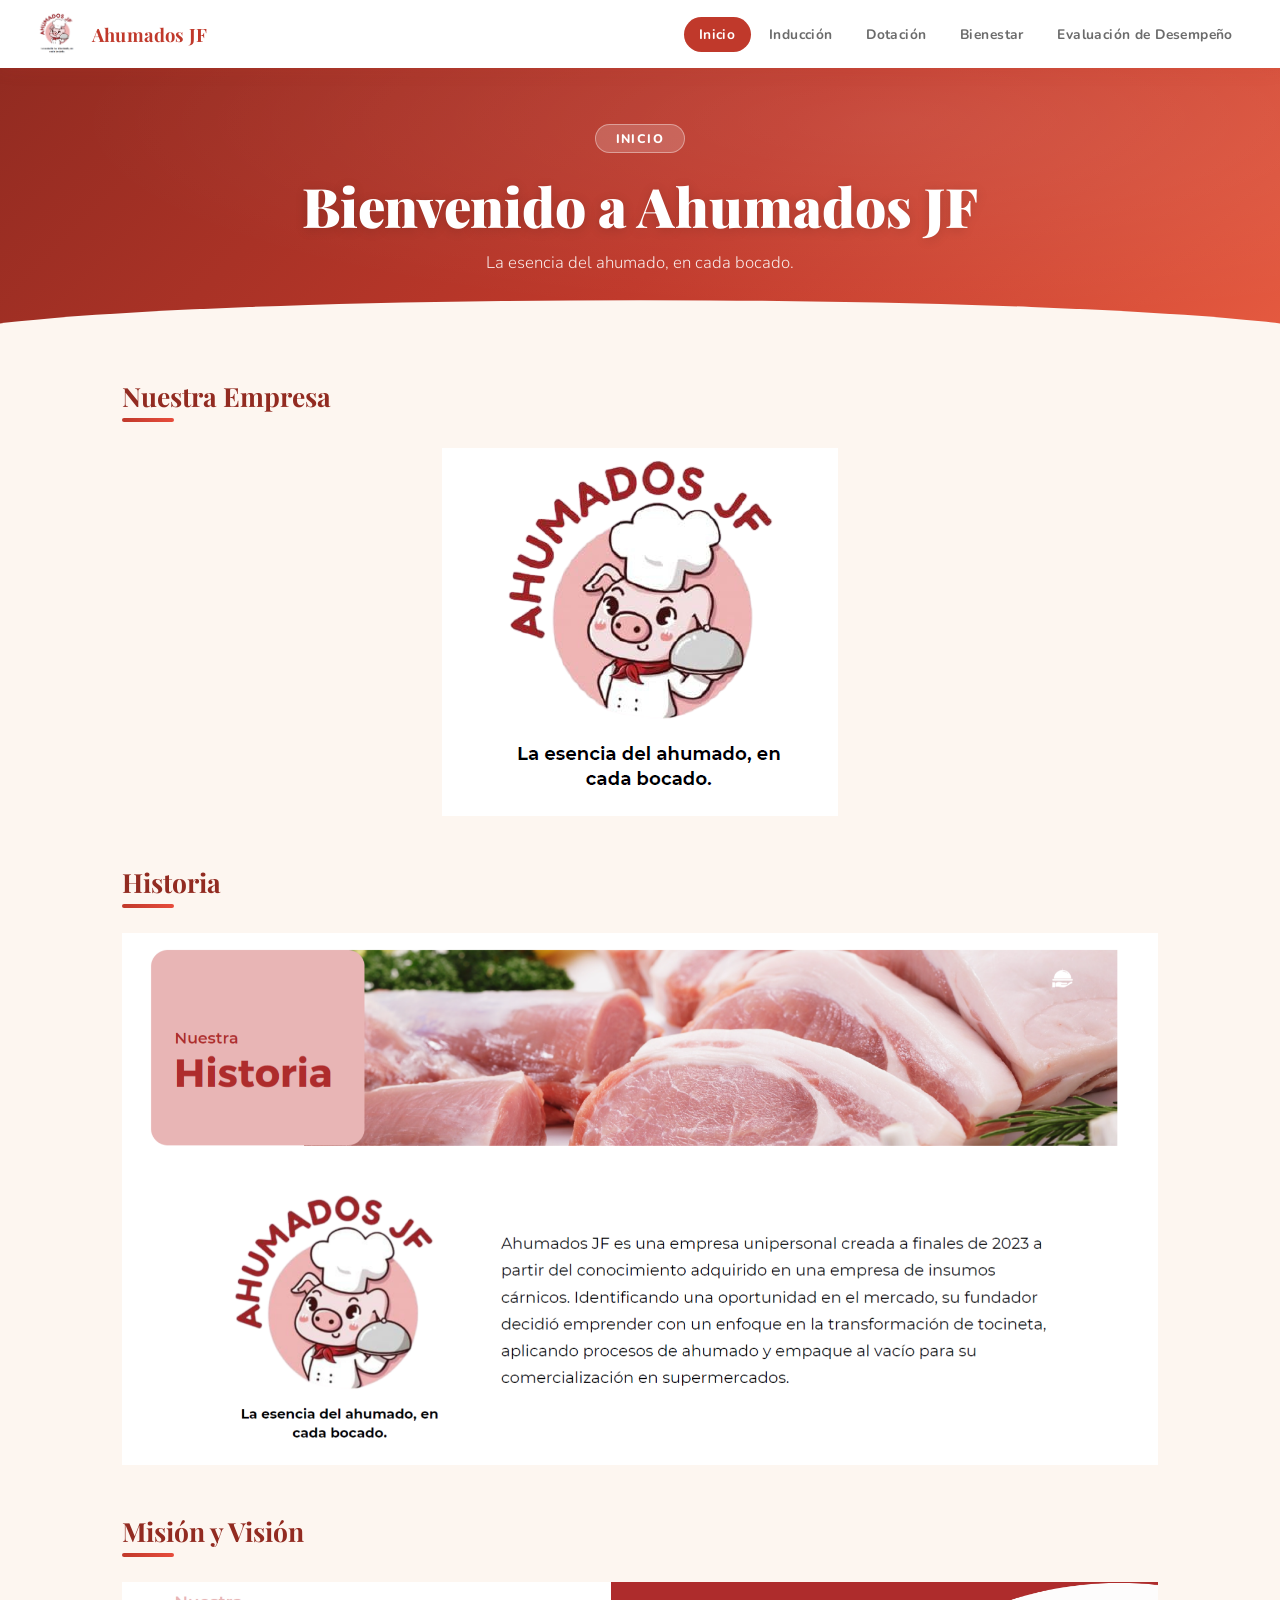
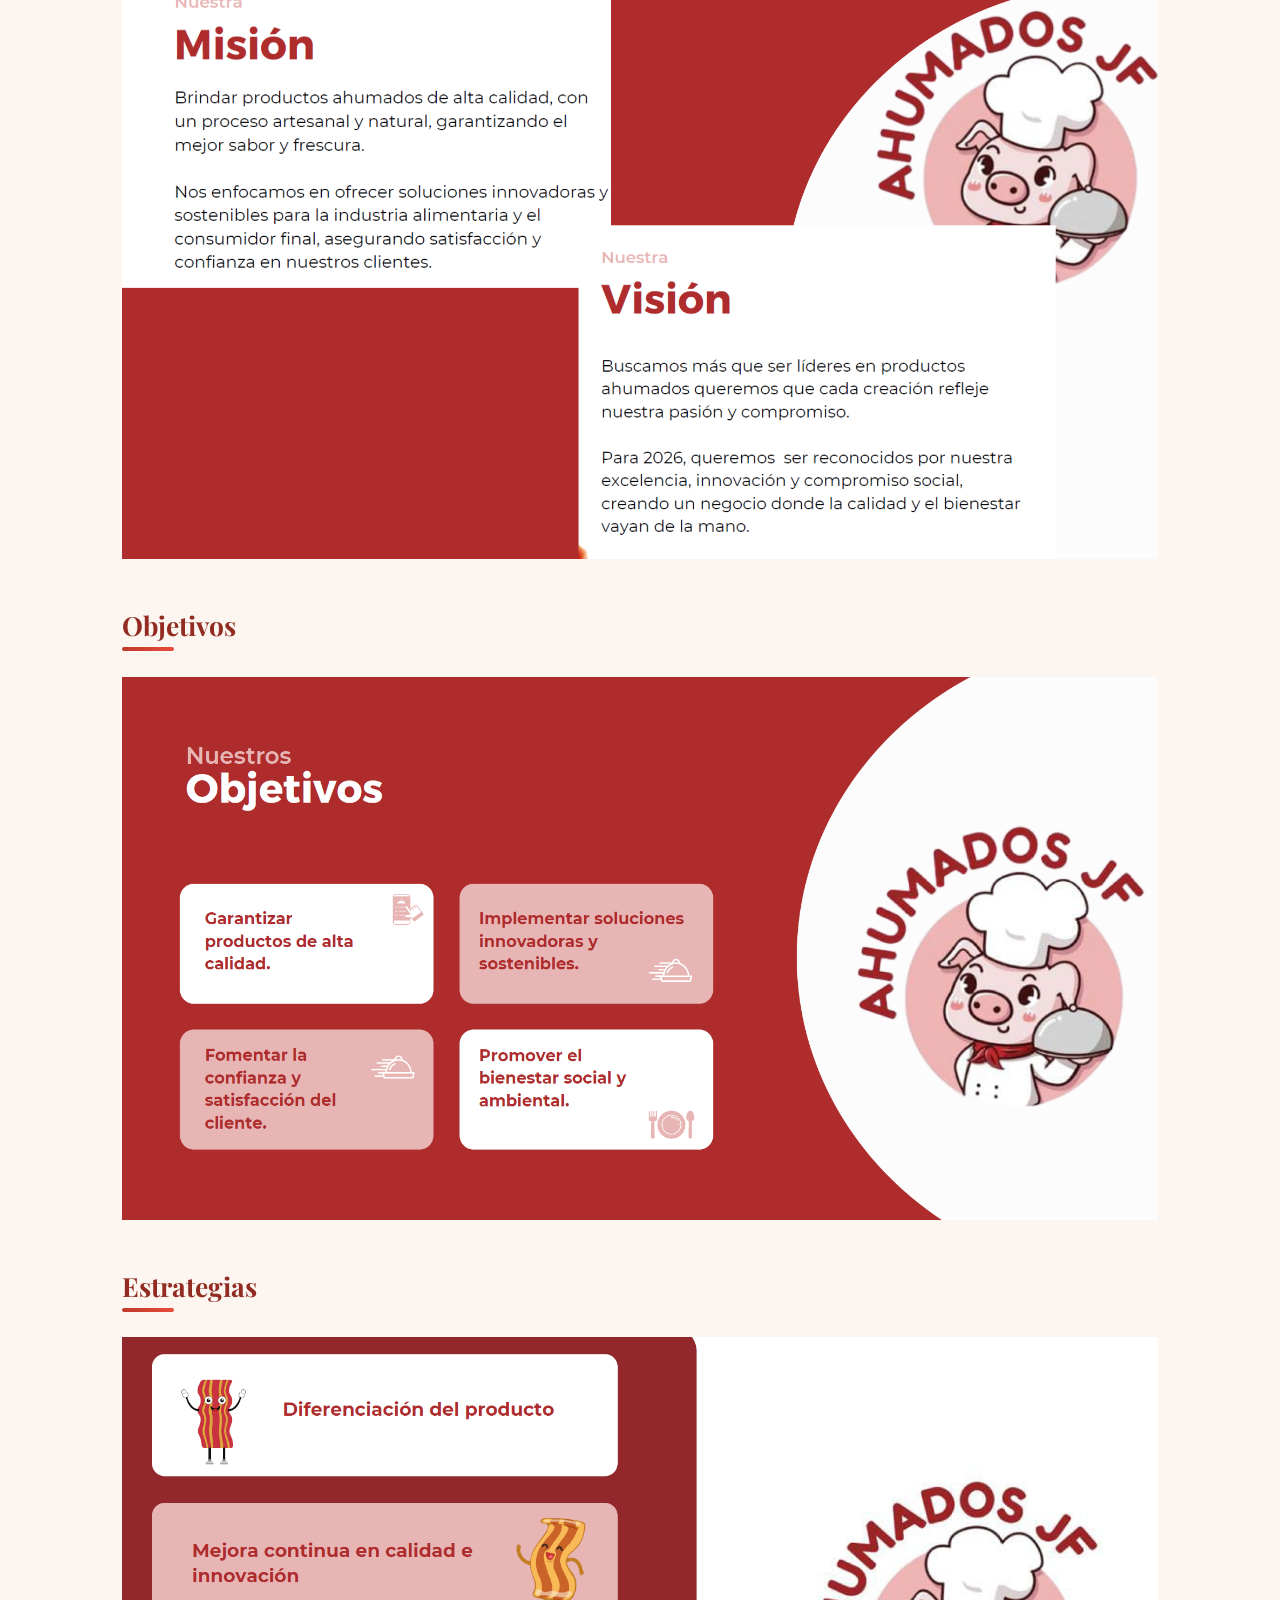
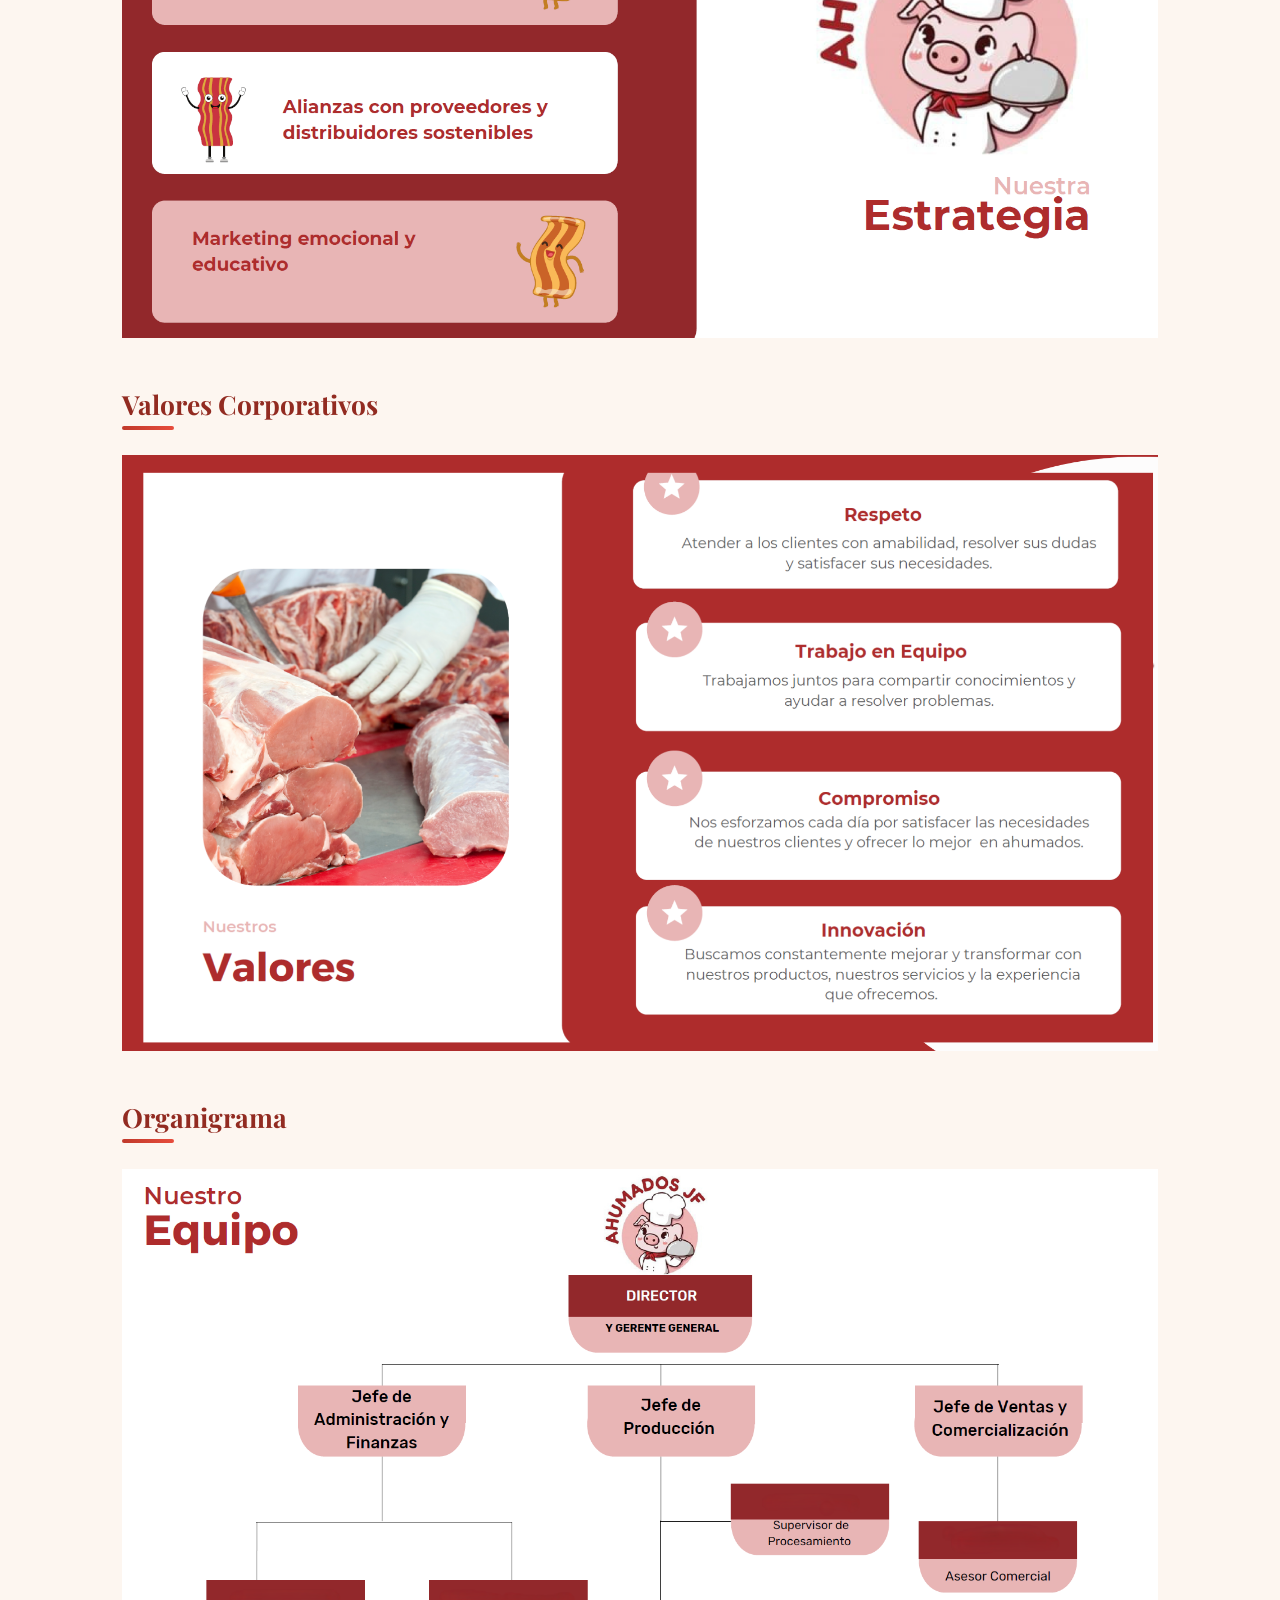
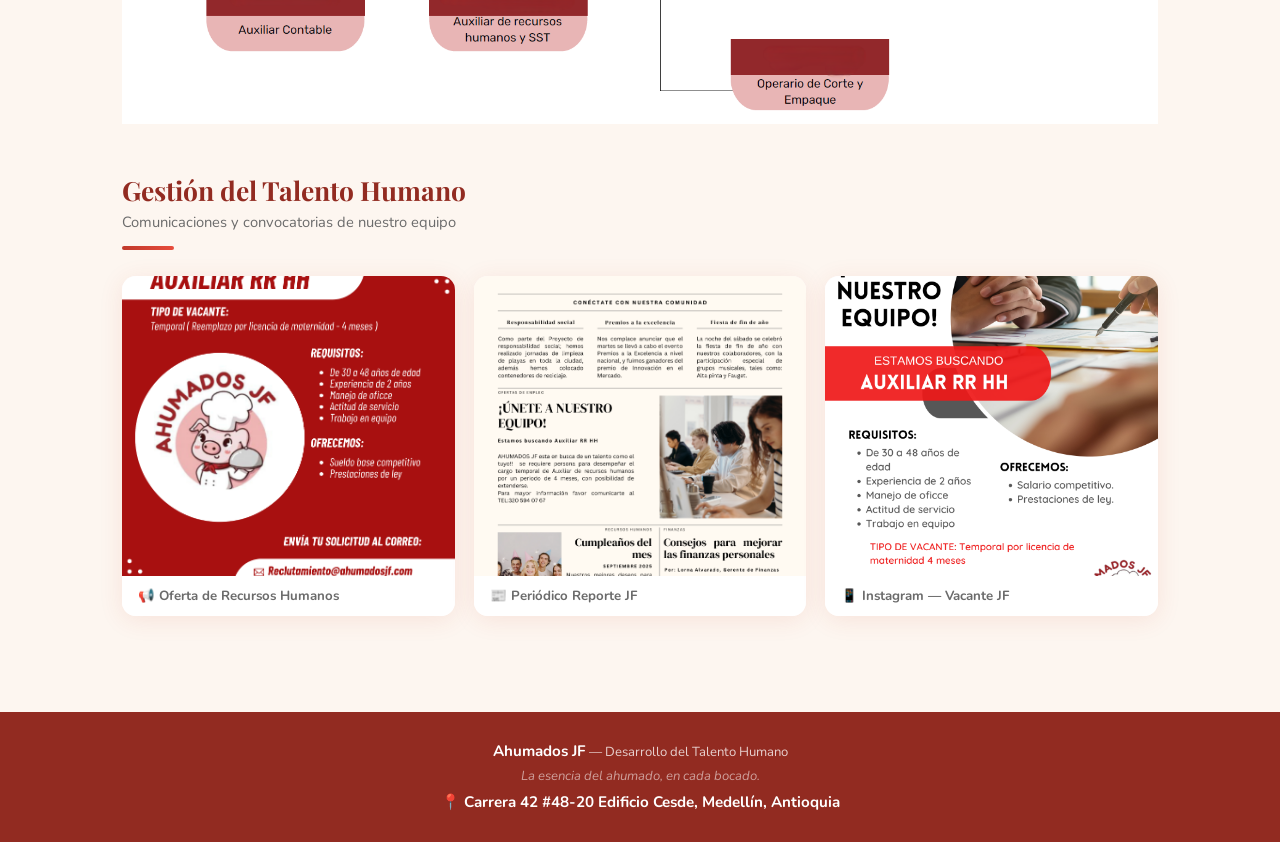
==== index.html @ d21966e8 "Cambio Index" ====
<!DOCTYPE html>
<html lang="es">
<head>
  <meta charset="UTF-8">
  <meta name="viewport" content="width=device-width, initial-scale=1.0">
  <title>Inicio — Ahumados JF</title>
  <link rel="stylesheet" href="./AhumadosJF/estilos.css">
</head>
<body>

<nav>
  <a class="nav-logo" href="inicio.html">
    <img src="./1- Inicio/1  Ahumados JF.png" alt="Logo">
  <span>Ahumados JF</span>
  </a>
  <div class="nav-links" id="navLinks">
    <a href="inicio.html" class="active">Inicio</a>
    <a href="./AhumadosJF/induccion.html" class="">Inducción</a>
    <a href="./AhumadosJF/dotacion.html" class="">Dotación</a>
    <a href="./AhumadosJF/bienestar.html" class="">Bienestar</a>
    <a href="./AhumadosJF/evaluacion.html" class="">Evaluación de Desempeño</a>
  </div>
  <button class="hamburger" onclick="document.getElementById('navLinks').classList.toggle('abierto')" aria-label="Menú">
    <span></span><span></span><span></span>
  </button>
</nav>

<div class="hero">
  <div class="hero-badge">Inicio</div>
  <h1>Bienvenido a Ahumados JF</h1>
  <p>La esencia del ahumado, en cada bocado.</p>
</div>

<main class="contenido">

<div class="bloque">
  <div class="sec-titulo">Nuestra Empresa</div>
  <div class="divisor"></div>
  <img src="./1- Inicio/1  Ahumados JF.png" alt="Logo">
</div>

<div class="bloque">
  <div class="sec-titulo">Historia</div>
  <div class="divisor"></div>
    <img src="./1- Inicio/2 Historia.png" alt="Historia">
</div>

<div class="bloque">
  <div class="sec-titulo">Misión y Visión</div>
  <div class="divisor"></div>
  <img src="./1- Inicio/3 Mision - Vision.png" alt="Mision y Vision">
</div>

<div class="bloque">
  <div class="sec-titulo">Objetivos</div>
  <div class="divisor"></div>
  <img src="./1- Inicio/4 Objetivos.png" alt="Objetivo">
</div>

<div class="bloque">
  <div class="sec-titulo">Estrategias</div>
  <div class="divisor"></div>
    <img src="./1- Inicio/5 Estrategias.png" alt="Estrategias">

</div>

<div class="bloque">
  <div class="sec-titulo">Valores Corporativos</div>
  <div class="divisor"></div>
    <img src="./1- Inicio/6 Valores.png" alt="Valores">
</div>

<div class="bloque">
  <div class="sec-titulo">Organigrama</div>
  <div class="divisor"></div>
   <img src="./1- Inicio/7 Organigrama.png" alt="Organigrama">

</div>

<div class="bloque">
  <div class="sec-titulo">Gestión del Talento Humano</div>
  <div class="sec-sub">Comunicaciones y convocatorias de nuestro equipo</div>
  <div class="divisor"></div>
  <div class="img-grid">
    <div class="img-card" onclick="abrirLightbox(this.querySelector('img').src)">
    <img src="./1- Inicio/Oferta RR HH jf .png" alt="Oferta">
      <div class="caption">📢 Oferta de Recursos Humanos</div>
    </div>
    <div class="img-card" onclick="abrirLightbox(this.querySelector('img').src)">
    <img src="./1- Inicio/Periódico Reporte JF.png" alt="Periodico">
      <div class="caption">📰 Periódico Reporte JF</div>
    </div>
    <div class="img-card" onclick="abrirLightbox(this.querySelector('img').src)">
    <img src="./1- Inicio/Posteo de instagram vacante JF.png" alt="Posteo">
      <div class="caption">📱 Instagram — Vacante JF</div>
    </div>
  </div>
</div>

</main>

<div class="lightbox" id="lightbox" onclick="cerrarLightbox()">
  <button class="lb-cerrar" onclick="cerrarLightbox()">✕</button>
  <img id="lbImg" src="" alt="Vista ampliada" onclick="event.stopPropagation()">
</div>
<footer>
  <strong>Ahumados JF</strong> — Desarrollo del Talento Humano<br>
  <em>La esencia del ahumado, en cada bocado.</em> <br>
  <a href="https://maps.google.com/?q=Carrera+42+%2348-20+Edificio+Cesde+Medellín+Antioquia" target="_blank">
  <strong>📍 Carrera 42 #48-20 Edificio Cesde, Medellín, Antioquia</strong>
</a>
</footer>
<script>
function abrirLightbox(src) {
  document.getElementById('lbImg').src = src;
  document.getElementById('lightbox').classList.add('abierto');
  document.body.style.overflow = 'hidden';
}
function cerrarLightbox() {
  document.getElementById('lightbox').classList.remove('abierto');
  document.body.style.overflow = '';
}
document.addEventListener('keydown', e => { if(e.key === 'Escape') cerrarLightbox(); });
</script>
</body>
</html>
---- AhumadosJF/estilos.css ----
/* ================================================
   AHUMADOS JF — Estilos Globales
   Desarrollo del Talento Humano
   ================================================ */

@import url('https://fonts.googleapis.com/css2?family=Playfair+Display:wght@700;900&family=Nunito:wght@300;400;600;700;800&display=swap');

/* ─── VARIABLES ─── */
:root {
  --rojo:       #C0392B;
  --rojo-dark:  #922B21;
  --rojo-light: #E74C3C;
  --rojo-pale:  #FADBD8;
  --cream:      #FDF6F0;
  --carbon:     #2C2C2C;
  --gris:       #6B6B6B;
  --gris-light: #F5F5F5;
  --blanco:     #FFFFFF;
  --sombra:     0 4px 24px rgba(192,57,43,0.10);
  --sombra-md:  0 8px 32px rgba(192,57,43,0.15);
  --sombra-lg:  0 16px 48px rgba(192,57,43,0.20);
  --radius:     14px;
  --radius-sm:  8px;
  --font-titulo: 'Playfair Display', serif;
  --font-body:   'Nunito', sans-serif;
}

/* ─── RESET ─── */
*, *::before, *::after { margin: 0; padding: 0; box-sizing: border-box; }
html { scroll-behavior: smooth; }
body {
  font-family: var(--font-body);
  background: var(--cream);
  color: var(--carbon);
  overflow-x: hidden;
  min-height: 100vh;
  display: flex;
  flex-direction: column;
}
img { max-width: 100%; height: auto; display: block; }
a { text-decoration: none; }

.bloque img {
  margin: 0 auto;
  display: block;
}

/* ─── BARRA DE NAVEGACIÓN ─── */
nav {
  position: sticky;
  top: 0;
  z-index: 200;
  background: var(--blanco);
  box-shadow: 0 2px 16px rgba(192,57,43,0.13);
  display: flex;
  align-items: center;
  justify-content: space-between;
  padding: 0 2rem;
  height: 68px;
}
.nav-logo {
  display: flex;
  align-items: center;
  gap: 0.75rem;
  text-decoration: none;
}
.nav-logo img {
  height: 48px;
  width: 48px;
  object-fit: contain;
}
.nav-logo span {
  font-family: var(--font-titulo);
  font-size: 1.15rem;
  color: var(--rojo);
  font-weight: 700;
  letter-spacing: 0.01em;
}
.nav-links {
  display: flex;
  gap: 0.2rem;
}
.nav-links a {
  padding: 0.5rem 0.95rem;
  border-radius: 999px;
  font-size: 0.86rem;
  font-weight: 700;
  letter-spacing: 0.03em;
  color: var(--gris);
  transition: all 0.2s;
  white-space: nowrap;
}
.nav-links a:hover { background: var(--rojo-pale); color: var(--rojo-dark); }
.nav-links a.active { background: var(--rojo); color: var(--blanco); }

/* Hamburger */
.hamburger {
  display: none;
  flex-direction: column;
  gap: 5px;
  cursor: pointer;
  padding: 8px;
  background: none;
  border: none;
}
.hamburger span {
  display: block;
  width: 24px;
  height: 2px;
  background: var(--rojo);
  border-radius: 2px;
  transition: all 0.3s;
}

/* ─── HERO BANNER ─── */
.hero {
  background: linear-gradient(135deg, var(--rojo-dark) 0%, var(--rojo) 55%, #e55a40 100%);
  color: var(--blanco);
  padding: 3.5rem 2rem 4rem;
  text-align: center;
  position: relative;
  overflow: hidden;
}
.hero::before {
  content: '';
  position: absolute;
  inset: 0;
  background: radial-gradient(ellipse at 70% 20%, rgba(255,255,255,0.09) 0%, transparent 65%);
  pointer-events: none;
}
.hero::after {
  content: '';
  position: absolute;
  bottom: -2px;
  left: 0; right: 0;
  height: 40px;
  background: var(--cream);
  clip-path: ellipse(55% 100% at 50% 100%);
}
.hero-badge {
  display: inline-block;
  margin-bottom: 1rem;
  background: rgba(255,255,255,0.18);
  border: 1px solid rgba(255,255,255,0.38);
  padding: 0.3rem 1.2rem;
  border-radius: 999px;
  font-size: 0.78rem;
  font-weight: 800;
  letter-spacing: 0.12em;
  text-transform: uppercase;
  position: relative;
}
.hero h1 {
  font-family: var(--font-titulo);
  font-size: clamp(2rem, 5vw, 3.4rem);
  font-weight: 900;
  margin-bottom: 0.6rem;
  position: relative;
  text-shadow: 0 2px 12px rgba(0,0,0,0.15);
}
.hero p {
  font-size: 1.05rem;
  opacity: 0.88;
  font-weight: 300;
  position: relative;
  max-width: 520px;
  margin: 0 auto;
}

/* ─── CONTENEDOR PRINCIPAL ─── */
.contenido {
  max-width: 1100px;
  margin: 0 auto;
  padding: 2.5rem 2rem 3rem;
  flex: 1;
}

/* ─── TÍTULOS DE SECCIÓN ─── */
.sec-titulo {
  font-family: var(--font-titulo);
  font-size: 1.65rem;
  color: var(--rojo-dark);
  font-weight: 700;
  margin-bottom: 0.25rem;
}
.sec-sub {
  color: var(--gris);
  font-size: 0.92rem;
  margin-bottom: 0.9rem;
}
.divisor {
  width: 52px;
  height: 4px;
  background: linear-gradient(90deg, var(--rojo), var(--rojo-light));
  border-radius: 2px;
  margin-bottom: 1.6rem;
}
.bloque { margin-bottom: 3rem; }

/* ─── IMÁGENES ─── */
.img-completa {
  width: 100%;
  border-radius: var(--radius);
  box-shadow: var(--sombra-md);
  cursor: zoom-in;
  transition: transform 0.25s, box-shadow 0.25s;
  margin-bottom: 0.5rem;
}
.img-completa:hover {
  transform: scale(1.01);
  box-shadow: var(--sombra-lg);
}
.img-grid {
  display: grid;
  grid-template-columns: repeat(auto-fit, minmax(270px, 1fr));
  gap: 1.2rem;
}
.img-card {
  background: var(--blanco);
  border-radius: var(--radius);
  overflow: hidden;
  box-shadow: var(--sombra);
  cursor: zoom-in;
  transition: transform 0.25s, box-shadow 0.25s;
}
.img-card:hover { transform: translateY(-6px); box-shadow: var(--sombra-lg); }
.img-card img { width: 100%; object-fit: cover; max-height: 300px; }
.img-card .caption {
  padding: 0.7rem 1rem;
  font-size: 0.83rem;
  font-weight: 700;
  color: var(--gris);
  background: var(--blanco);
}

/* ─── VIDEOS ─── */
.video-envoltorio {
  background: var(--blanco);
  border-radius: var(--radius);
  overflow: hidden;
  box-shadow: var(--sombra-md);
  margin-bottom: 1rem;
}
.video-etiqueta {
  padding: 0.8rem 1.2rem;
  font-weight: 700;
  color: var(--rojo-dark);
  font-size: 0.93rem;
  border-bottom: 1px solid var(--rojo-pale);
  display: flex;
  align-items: center;
  gap: 0.5rem;
}
.video-envoltorio video {
  width: 100%;
  display: block;
  max-height: 500px;
  background: #111;
}

/* ─── PDFs ─── */
.pdf-card {
  background: var(--blanco);
  border-radius: var(--radius);
  overflow: hidden;
  box-shadow: var(--sombra-md);
  margin-bottom: 1rem;
}
.pdf-header {
  display: flex;
  align-items: center;
  gap: 0.9rem;
  padding: 1rem 1.4rem;
  background: linear-gradient(90deg, var(--rojo-dark), var(--rojo-light));
  color: var(--blanco);
}
.pdf-header svg { flex-shrink: 0; }
.pdf-header span { font-weight: 700; font-size: 0.95rem; }
.pdf-card iframe { width: 100%; height: 540px; border: none; display: block; }

/* ─── BOTÓN DESCARGA ─── */
.btn-descarga {
  display: inline-flex;
  align-items: center;
  gap: 0.5rem;
  background: var(--rojo);
  color: var(--blanco);
  padding: 0.65rem 1.5rem;
  border-radius: 999px;
  font-weight: 800;
  font-size: 0.86rem;
  letter-spacing: 0.05em;
  text-decoration: none;
  transition: background 0.2s, transform 0.2s, box-shadow 0.2s;
  margin-bottom: 1rem;
  box-shadow: 0 4px 16px rgba(192,57,43,0.28);
}
.btn-descarga:hover {
  background: var(--rojo-dark);
  transform: translateY(-2px);
  box-shadow: 0 6px 20px rgba(192,57,43,0.38);
}

/* ─── TARJETAS DE INFORMACIÓN ─── */
.info-grid {
  display: grid;
  grid-template-columns: repeat(3, 1fr); 
  margin-bottom: 2rem;
}
.info-card {
  background: var(--blanco);
  border-radius: var(--radius);
  padding: 1.5rem 1.3rem;
  box-shadow: var(--sombra);
  border-top: 4px solid var(--rojo);
  transition: transform 0.25s, box-shadow 0.25s;
}
.info-card:hover { transform: translateY(-5px); box-shadow: var(--sombra-md); }
.info-card .icono { font-size: 1.8rem; margin-bottom: 0.6rem; }
.info-card h3 {
  font-family: var(--font-titulo);
  font-size: 1rem;
  color: var(--rojo-dark);
  margin-bottom: 0.45rem;
  font-weight: 700;
}
.info-card p {
  font-size: 0.87rem;
  color: var(--gris);
  line-height: 1.65;
}

/* ─── LIGHTBOX ─── */
.lightbox {
  display: none;
  position: fixed;
  inset: 0;
  z-index: 999;
  background: rgba(0,0,0,0.9);
  align-items: center;
  justify-content: center;
  padding: 1.5rem;
  cursor: zoom-out;
}
.lightbox.abierto { display: flex; }
.lightbox img {
  max-width: 92vw;
  max-height: 90vh;
  border-radius: 10px;
  box-shadow: 0 0 80px rgba(0,0,0,0.7);
  cursor: default;
}
.lb-cerrar {
  position: fixed;
  top: 1.2rem;
  right: 1.6rem;
  font-size: 2.4rem;
  color: var(--blanco);
  cursor: pointer;
  z-index: 1000;
  line-height: 1;
  text-shadow: 0 0 16px rgba(0,0,0,0.8);
  transition: transform 0.2s, color 0.2s;
  background: none;
  border: none;
}
.lb-cerrar:hover { transform: scale(1.2); color: var(--rojo-light); }

/* ─── FOOTER ─── */
footer {
  background: var(--rojo-dark);
  color: rgba(255,255,255,0.78);
  text-align: center;
  padding: 1.6rem 1rem;
  font-size: 0.82rem;
  line-height: 1.8;
  margin-top: auto;
}
footer strong { color: var(--blanco); font-size: 0.95rem; }
footer em { opacity: 0.7; }

/* ─── RESPONSIVE ─── */
@media (max-width: 700px) {
  .nav-links {
    display: none;
    flex-direction: column;
    position: absolute;
    top: 68px;
    left: 0; right: 0;
    background: var(--blanco);
    padding: 0.8rem 1rem 1.2rem;
    box-shadow: 0 8px 30px rgba(0,0,0,0.12);
    gap: 0.2rem;
    grid-template-columns: 1fr; /* ← agrega esto */
  }
  .nav-links.abierto { display: flex; }
  .nav-links a { padding: 0.75rem 1.1rem; border-radius: var(--radius-sm); }
  .hamburger { display: flex; }
  .contenido { padding: 1.5rem 1rem 2rem; }
  .hero { padding: 2.5rem 1.2rem 3rem; }
}
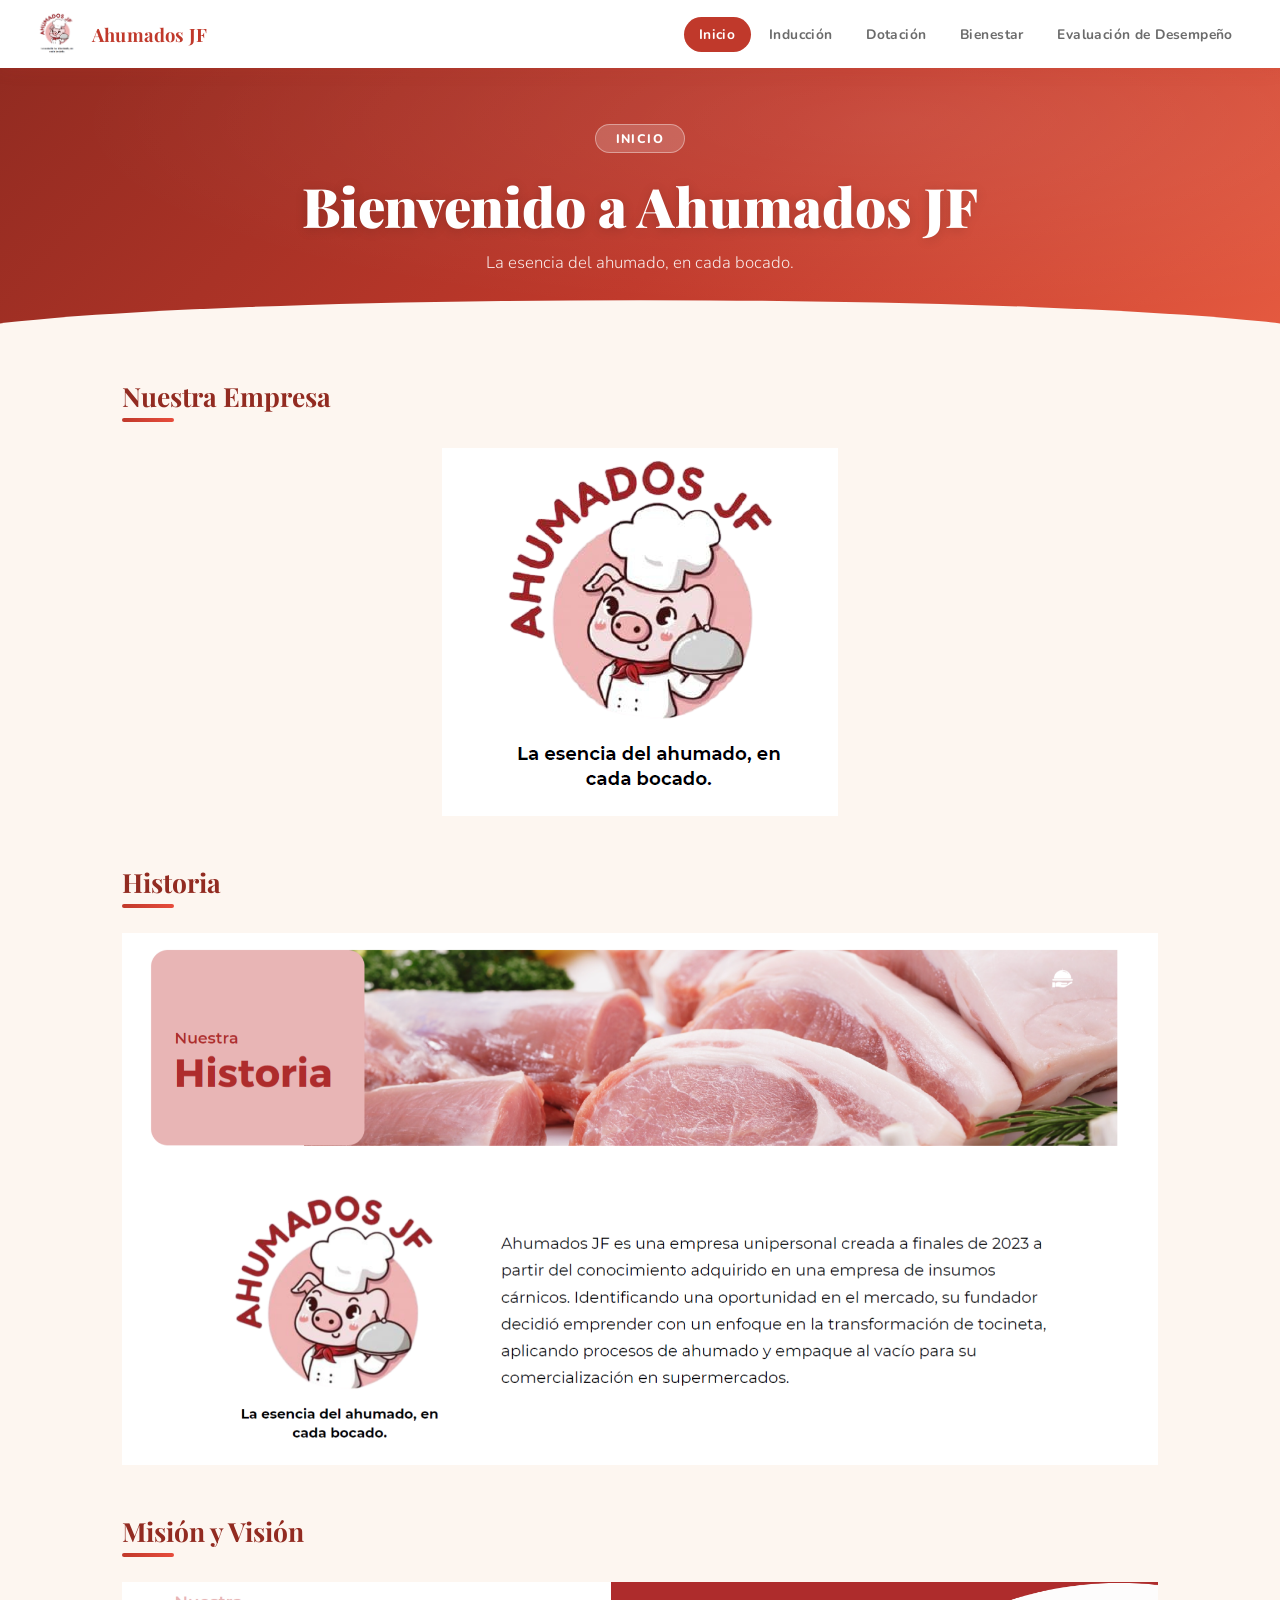
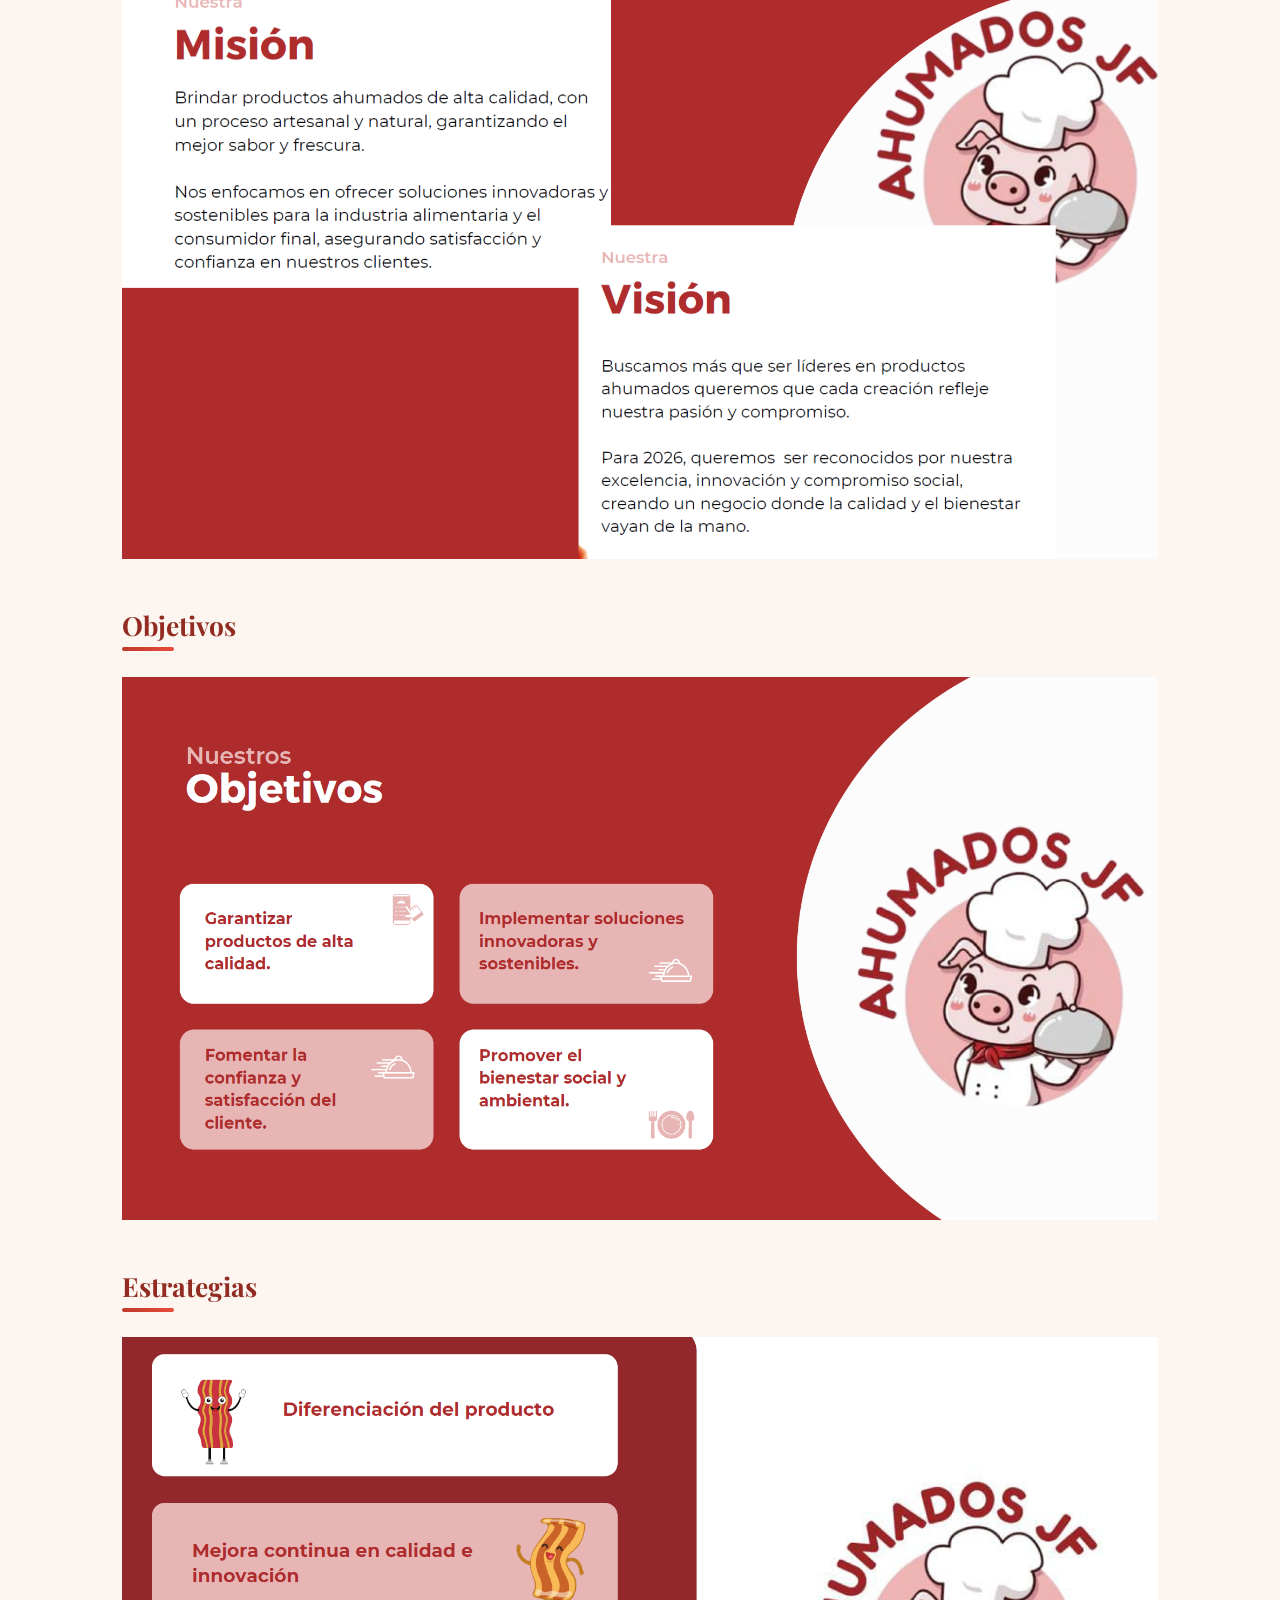
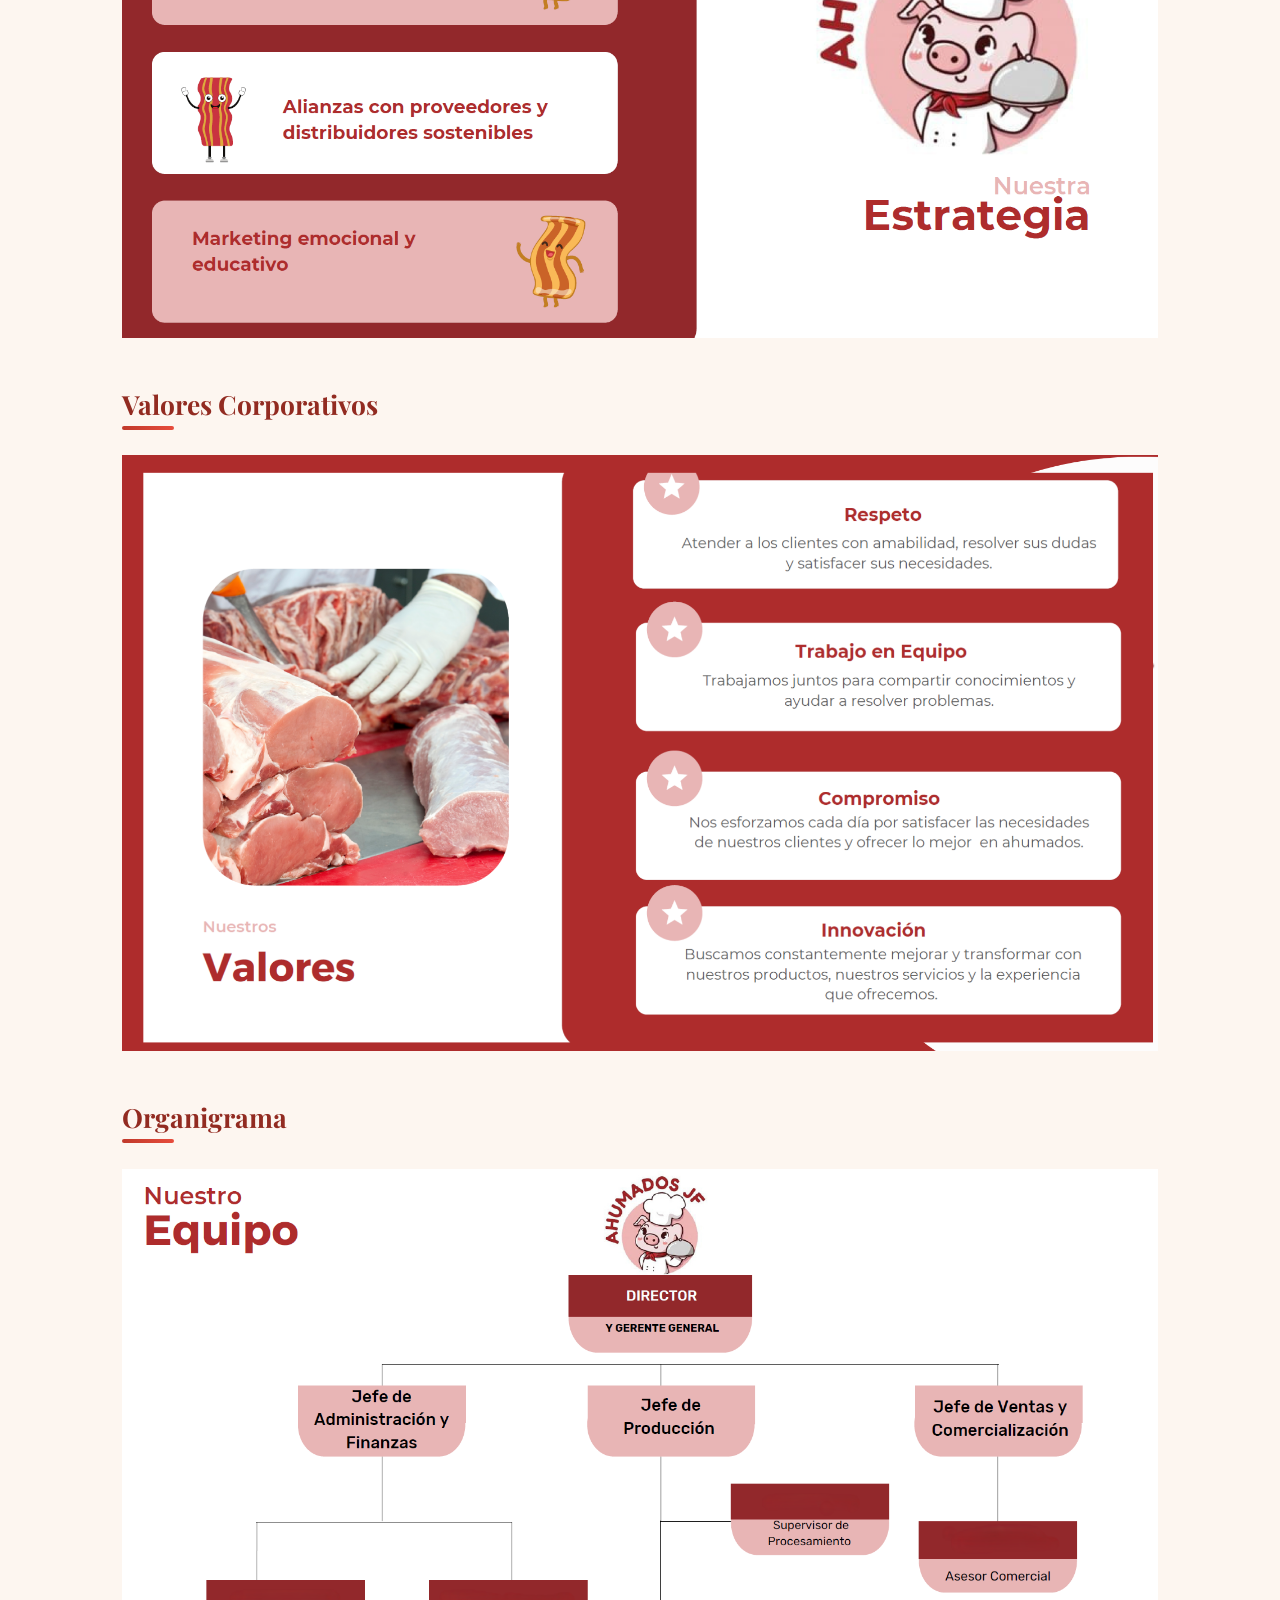
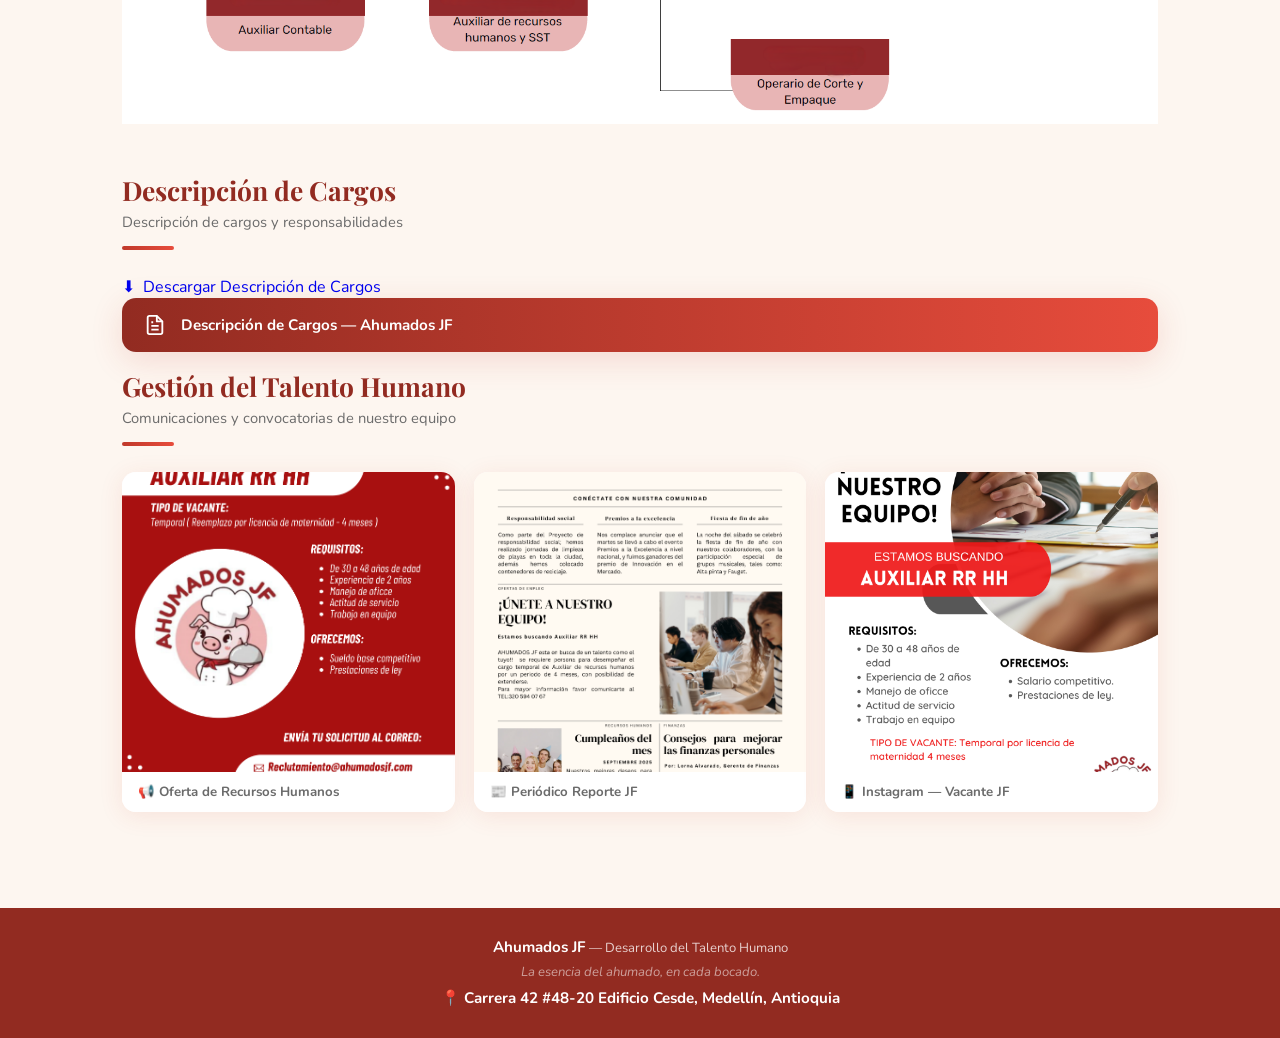
==== commit 07007c7b: "Actualización de Documentos" ====
--- a/index.html
+++ b/index.html
@@ -76,6 +76,25 @@
    <img src="./1- Inicio/7 Organigrama.png" alt="Organigrama">
 
 </div>
+<div class="bloque">
+  <div class="sec-titulo">Descripción de Cargos</div>
+  <div class="sec-sub">Descripción de cargos y responsabilidades</div>
+  <div class="divisor"></div>
+
+  <!-- Enlace de descarga corregido -->
+  <a href="./1- Inicio/8 DESCRIPCION DE CARGOS - AUXILIAR RH 4.xlsx" download>
+    ⬇&nbsp; Descargar Descripción de Cargos
+  </a>
+
+  <div class="pdf-card">
+    <d class="pdf-header">
+      <svg width="22" height="22" fill="none" viewBox="0 0 24 24">
+        <path stroke="#fff" stroke-width="2" d="M14 2H6a2 2 0 0 0-2 2v16a2 2 0 0 0 2 2h12a2 2 0 0 0 2-2V8z"/>
+        <path stroke="#fff" stroke-width="2" d="M14 2v6h6M16 13H8M16 17H8M10 9H8"/>
+      </svg>
+      <span>Descripción de Cargos — Ahumados JF</span>
+</div>
+
 
 <div class="bloque">
   <div class="sec-titulo">Gestión del Talento Humano</div>
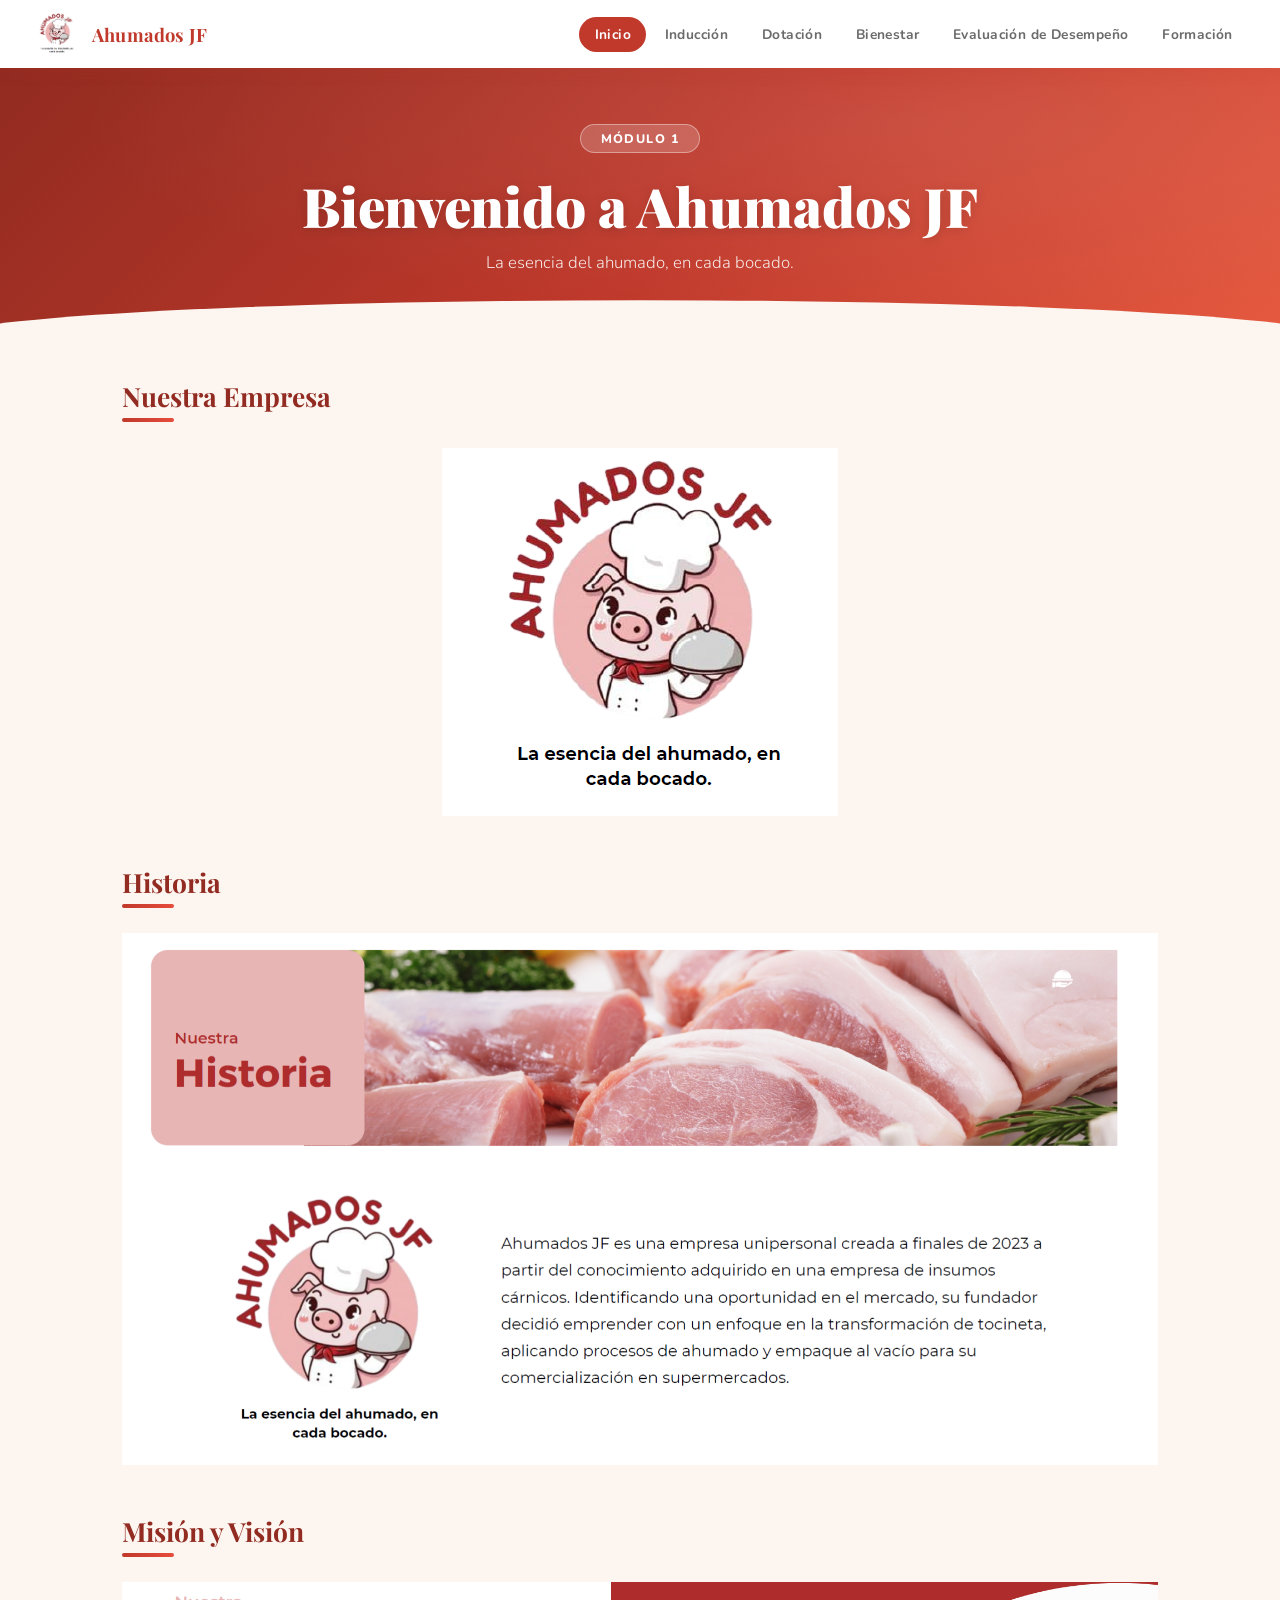
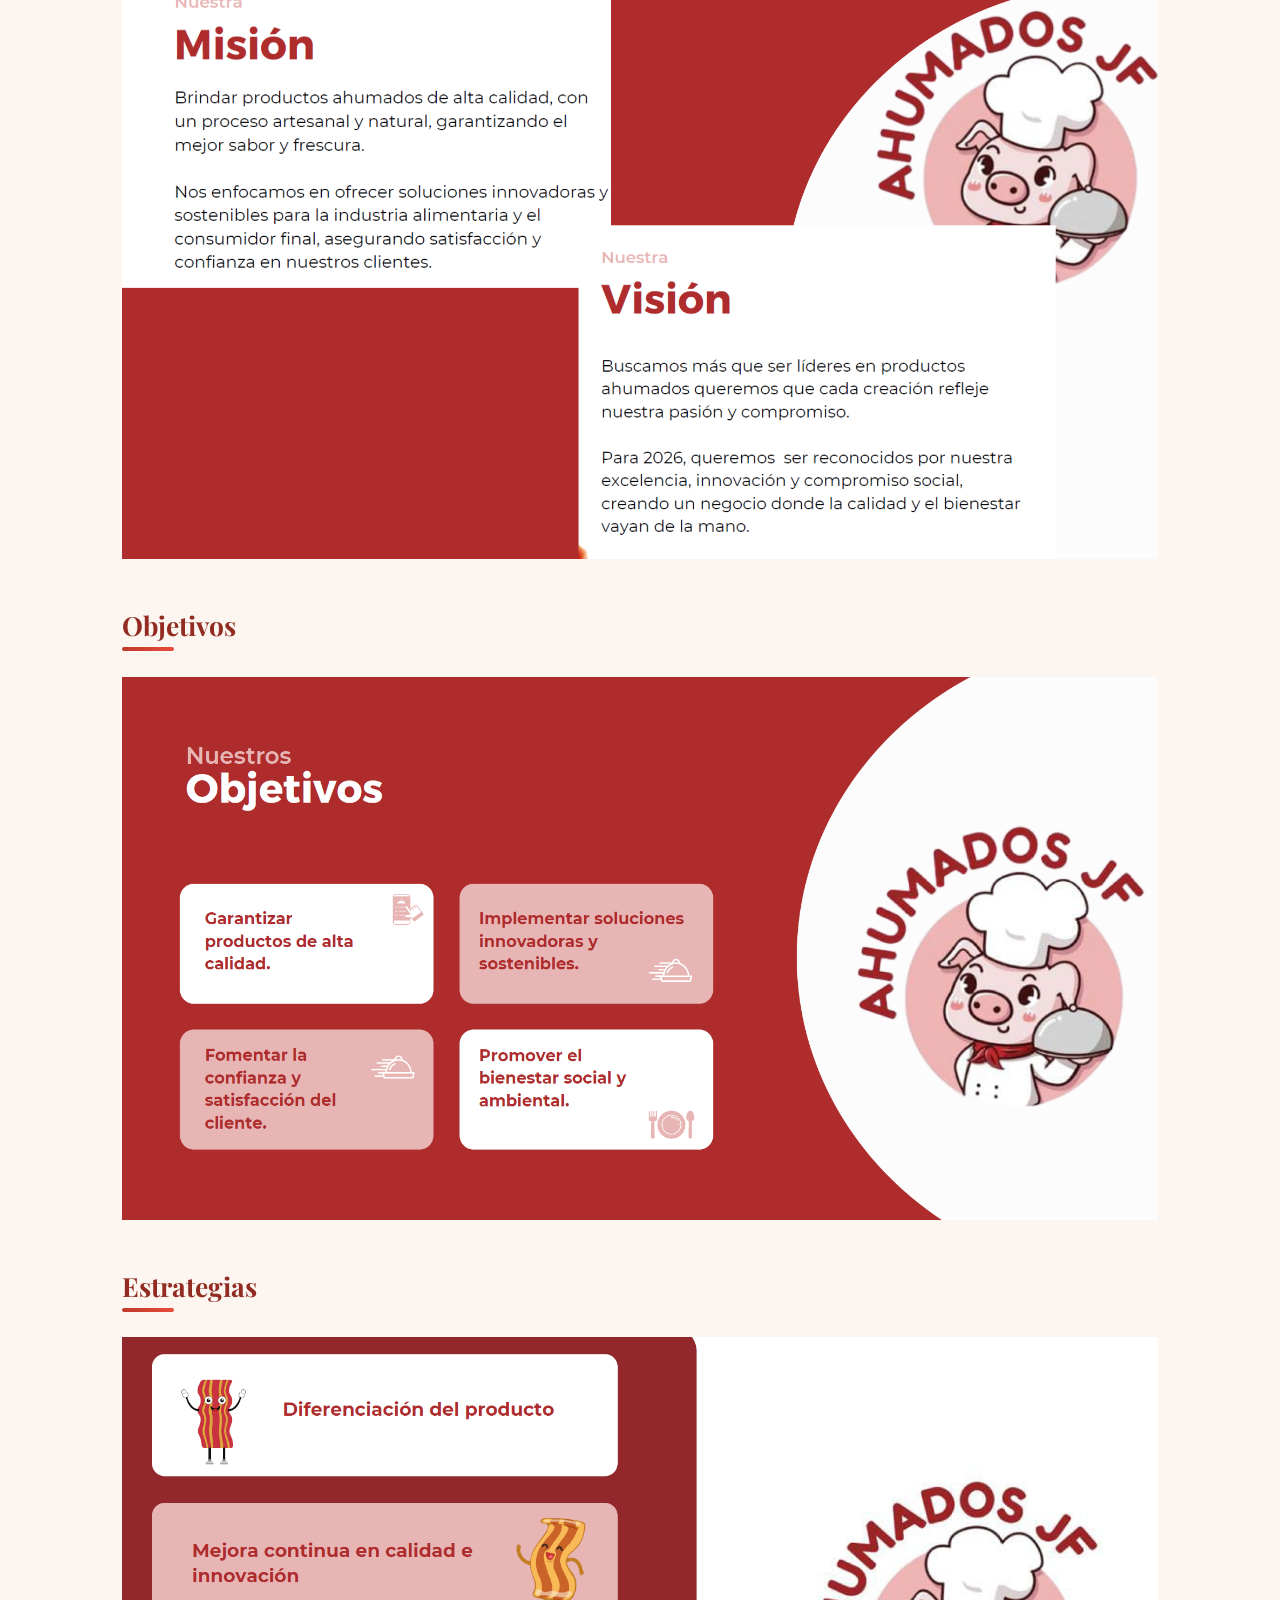
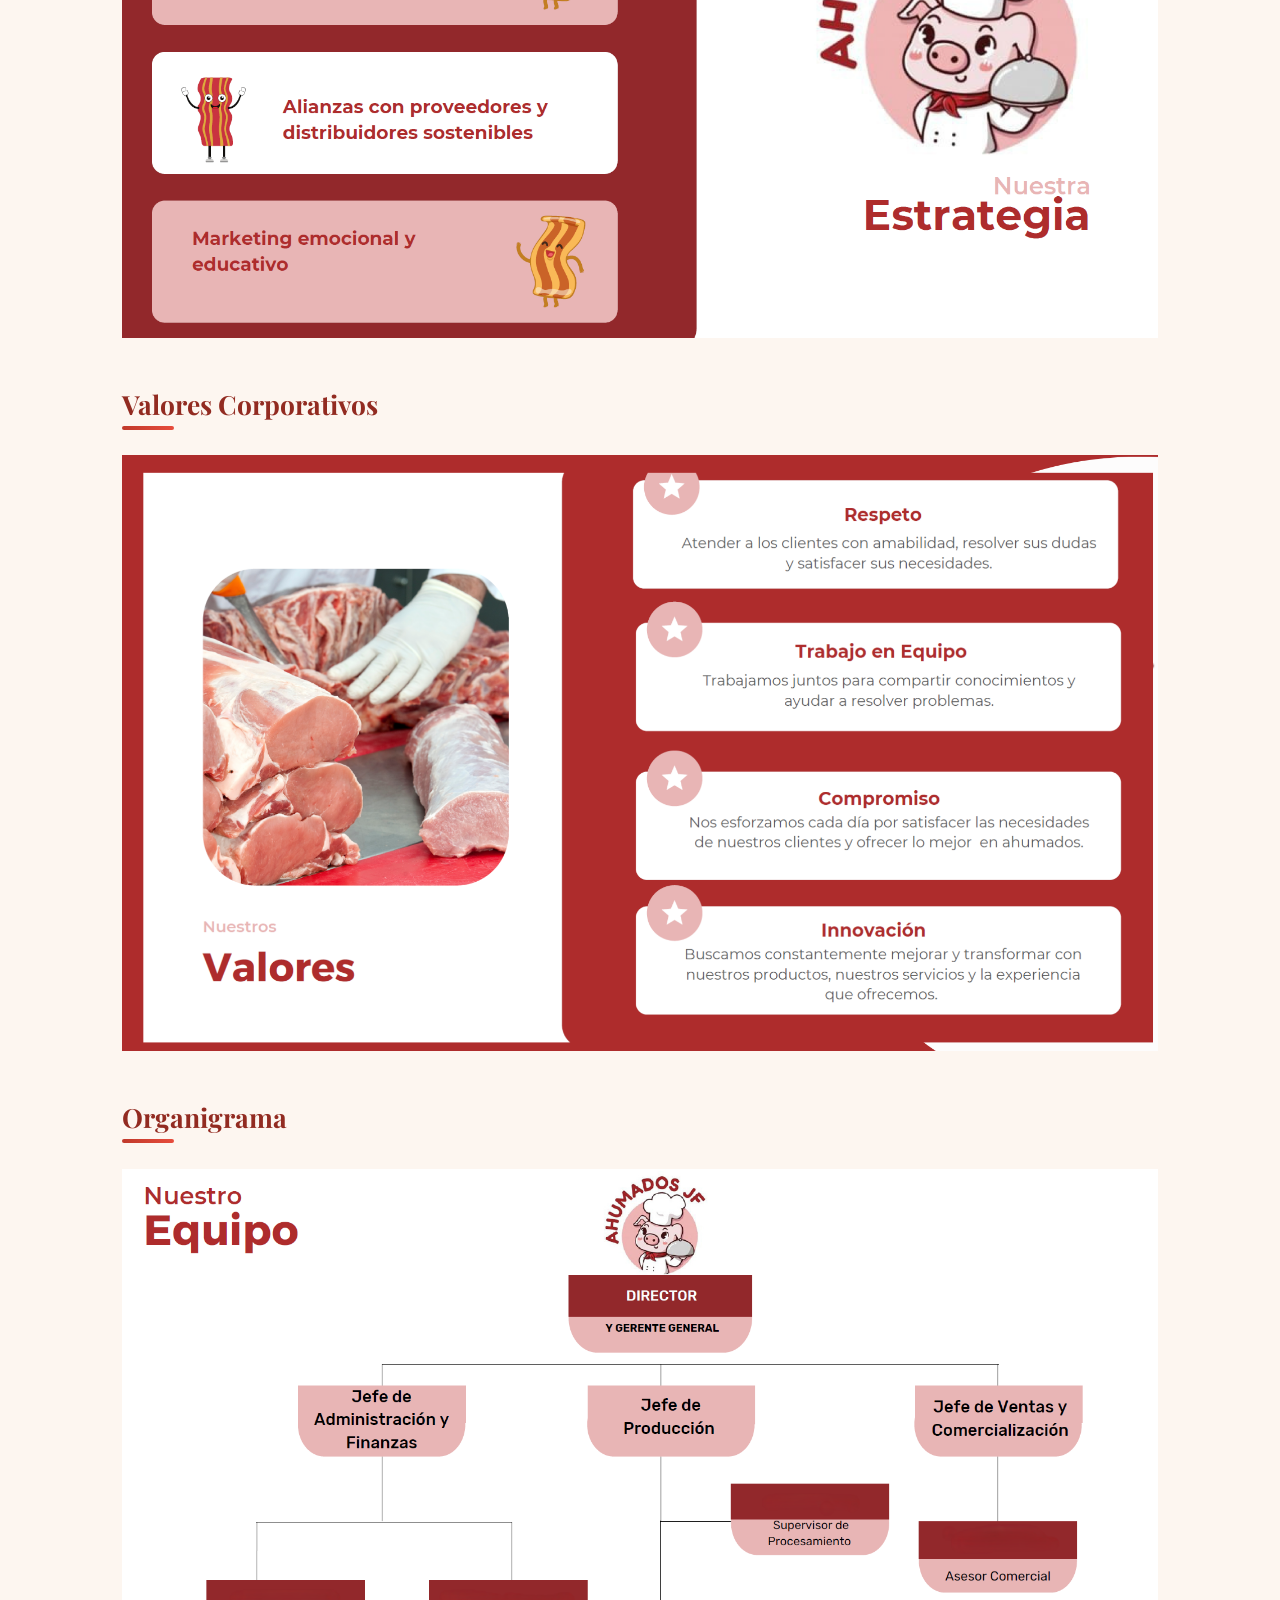
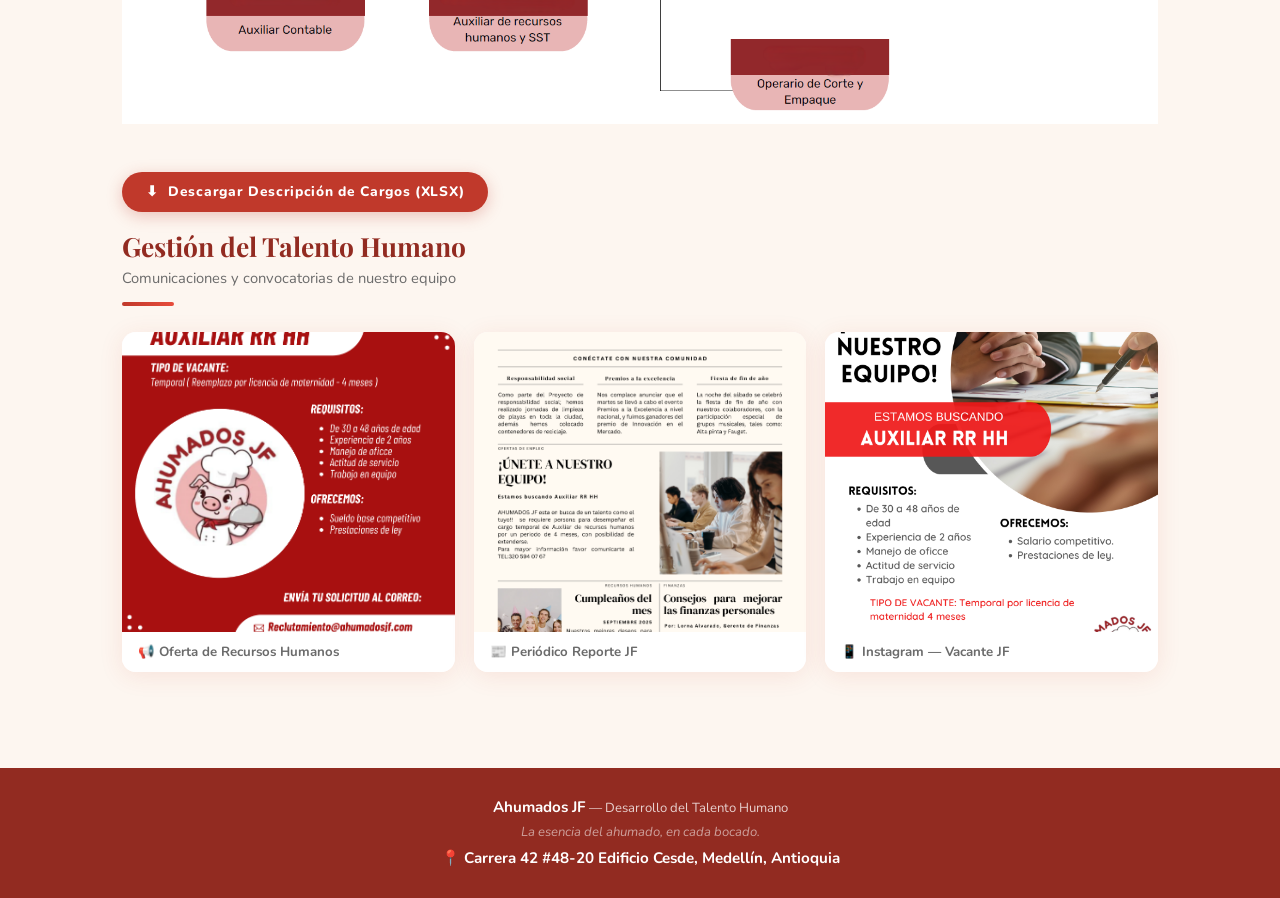
==== commit 01debb72: "Pagina Formación" ====
--- a/index.html
+++ b/index.html
@@ -9,16 +9,18 @@
 <body>
 
 <nav>
-  <a class="nav-logo" href="inicio.html">
+  <a class="nav-logo" href="index.html">
     <img src="./1- Inicio/1  Ahumados JF.png" alt="Logo">
   <span>Ahumados JF</span>
   </a>
   <div class="nav-links" id="navLinks">
-    <a href="inicio.html" class="active">Inicio</a>
+    <a href="index.html" class="active">Inicio</a>
     <a href="./AhumadosJF/induccion.html" class="">Inducción</a>
     <a href="./AhumadosJF/dotacion.html" class="">Dotación</a>
     <a href="./AhumadosJF/bienestar.html" class="">Bienestar</a>
     <a href="./AhumadosJF/evaluacion.html" class="">Evaluación de Desempeño</a>
+    <a href="./AhumadosJF/formacion.html" class="">Formación</a>
+
   </div>
   <button class="hamburger" onclick="document.getElementById('navLinks').classList.toggle('abierto')" aria-label="Menú">
     <span></span><span></span><span></span>
@@ -26,7 +28,7 @@
 </nav>
 
 <div class="hero">
-  <div class="hero-badge">Inicio</div>
+  <div class="hero-badge">Módulo 1</div>
   <h1>Bienvenido a Ahumados JF</h1>
   <p>La esencia del ahumado, en cada bocado.</p>
 </div>
@@ -76,25 +78,11 @@
    <img src="./1- Inicio/7 Organigrama.png" alt="Organigrama">
 
 </div>
-<div class="bloque">
-  <div class="sec-titulo">Descripción de Cargos</div>
-  <div class="sec-sub">Descripción de cargos y responsabilidades</div>
-  <div class="divisor"></div>
 
-  <!-- Enlace de descarga corregido -->
-  <a href="./1- Inicio/8 DESCRIPCION DE CARGOS - AUXILIAR RH 4.xlsx" download>
-    ⬇&nbsp; Descargar Descripción de Cargos
-  </a>
-
-  <div class="pdf-card">
-    <d class="pdf-header">
-      <svg width="22" height="22" fill="none" viewBox="0 0 24 24">
-        <path stroke="#fff" stroke-width="2" d="M14 2H6a2 2 0 0 0-2 2v16a2 2 0 0 0 2 2h12a2 2 0 0 0 2-2V8z"/>
-        <path stroke="#fff" stroke-width="2" d="M14 2v6h6M16 13H8M16 17H8M10 9H8"/>
-      </svg>
-      <span>Descripción de Cargos — Ahumados JF</span>
-</div>
-
+<a href="./1- Inicio/8 DESCRIPCION DE CARGOS - AUXILIAR RH 4.xlsx" download="Descripción de Cargos - AUXILIAR RH 4.xlsx" class="btn-descarga">
+      ⬇&nbsp; Descargar Descripción de Cargos (XLSX)
+    </a>
+ 
 
 <div class="bloque">
   <div class="sec-titulo">Gestión del Talento Humano</div>
